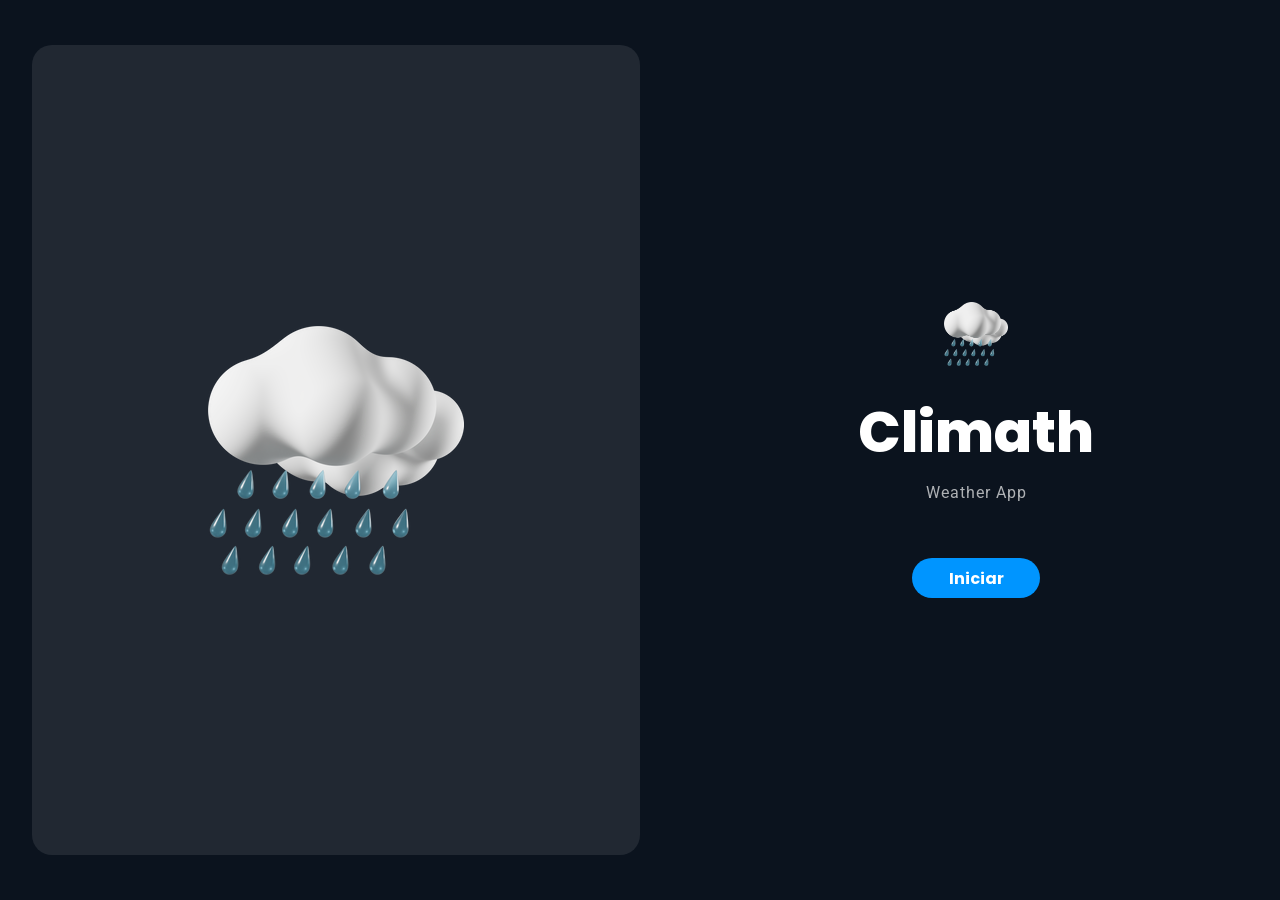
==== index.html @ 0a5884dc "first commit" ====
<!DOCTYPE html>
<html lang="pt-br">
<head>
    <meta charset="UTF-8">
    <meta http-equiv="X-UA-Compatible" content="IE=edge">
    <meta name="viewport" content="width=device-width, initial-scale=1.0">
    <link rel="stylesheet" href="./assets/style.css">
    <link rel="shortcut icon" href="./assets/img/favicon.ico" type="image/x-icon">
    <link rel="stylesheet" href="https://cdnjs.cloudflare.com/ajax/libs/font-awesome/6.3.0/css/all.min.css" integrity="sha512-SzlrxWUlpfuzQ+pcUCosxcglQRNAq/DZjVsC0lE40xsADsfeQoEypE+enwcOiGjk/bSuGGKHEyjSoQ1zVisanQ==" crossorigin="anonymous" referrerpolicy="no-referrer" />
    <title>Climath</title>
</head>
<body onload="start()">

    <main >
        <div class="containerLoad">
            <div class="loader">
                <div class="bar1"></div>
                <div class="bar2"></div>
                <div class="bar3"></div>
                <div class="bar4"></div>
                <div class="bar5"></div>
                <div class="bar6"></div>
                <div class="bar7"></div>
                <div class="bar8"></div>
                <div class="bar9"></div>
                <div class="bar10"></div>
                <div class="bar11"></div>
                <div class="bar12"></div>
            </div>
        </div>
        <div class="init">
            <div class="left-size">
                <img class="big-ilus" src="./assets/img/initial-ilustration.png" alt="ilustration">
            </div>
            <div class="rigth-size">
                <img class="small-ilus" src="./assets/img/initial-ilustration.png" alt="ilustration">
                <h1>Climath</h1>
                <span>Weather App</span>
                <button class="btn-start">Start</button> 
            </div>
            <div class="warningLocationUser">
                <div class="boxWarning">
                    
                    <p>To continue, provide your location...</p>
                    <div class="containerButtons">
                        <button class="confirmLocation">Continue</button>
                        <button class="deniedLocation">View in static mode</button>
                    </div>
                    
                </div>
            </div>
        </div>
        <div class="header">
            <img class="header-ilus" src="./assets/img/initial-ilustration.png" alt="ilustration">
            <div class="option weather">
                <i class="iconHeader fa-solid fa-cloud-sun-rain"></i>
                <span>Weather</span>
            </div>
            <div class="option cities ">
                <i class="iconHeader fa-solid fa-list"></i>
                <span>Cities</span>
            </div>
            <div class="option map ">
                <i class="iconHeader fa-solid fa-map"></i>
                <span>Map</span>
            </div>
            <div class="option settings ">
                <i class="iconHeader fa-solid fa-sliders"></i>
                <span>Settings</span>
            </div>
        </div>
        <div class="weatherComponent">
            <div class="bar">Based on your location</div>
            <div class=" chance-Of-Rain">
                <div class="info-city">
                    <h2 class="cityName">Madrid</h2>
                    <h3 class="climateCity">Sunny</h3>
                </div>
                
                <h2 class="graus">25°</h2>
                <div class="sun">
                    <img src="./assets/img/ilustraçãoSol.png" alt="imagem sol">
                </div>
                
            </div>
            <div class=" today-forecast">
                <h3>Today's forecast</h3>
                <div class="grid-previsao">
                        <div class="box-hours six-am">
                            <span>6:00 AM</span>
                            <img class="icon-pre-rain imgSixAm" src="./assets/img/chuva-leve-2.png" alt="tornado">
                            <span>25°</span>
                        </div>
                        <div class="box-hours nine">
                            <span>9:00 AM</span>
                            <img class="icon-pre-rain imgNineAm" src="./assets/img/ensolarado.png" alt="tornado">
                            <span>35°</span>
                        </div>
                        <div class="box-hours twelve">
                            <span>12:00 AM</span>
                            <img class="icon-pre-rain imgTwelveAm" src="./assets/img/nuvens-esparças.png" alt="tornado">
                            <span>30°</span>
                        </div>
                        <div class="box-hours three">
                            <span>3:00 PM</span>
                            <img class="icon-pre-rain imgThreePm" src="./assets/img/clima-ventoso.png" alt="tornado">
                            <span>30°</span>
                        </div>
                        <div class="box-hours six-pm">
                            <span>6:00 PM</span>
                            <img class="icon-pre-rain imgSixPm" src="./assets/img/chuva-forte-6.png" alt="tornado">
                            <span>27°</span>
                        </div>
                        <div class="box-hours nine-pm">
                            <span>9:00 PM</span>
                            <img class="icon-pre-rain imgNinePm" src="./assets/img/storm.png" alt="tornado">
                            <span>22°</span>
                        </div>
                </div>  
            </div>
            <div class=" air-conditions">
                <h3>Air conditions</h3>
                <i class="fa-solid fa-cloud"></i>
                <div class="container-info-air">
                    <div class="real-feel"> 
                        <span>Wind chill factor/Feels like temperature</span>
                        <span class="sensacao-termica">29°</span>
                    </div>
                    <div class="wind"> 
                        <span>Wind speed</span>
                        <span class="velocidade-vento">0.20km/h</span>
                    </div>
                    <div class="chance-of-rain"> 
                        <span>Air humidity</span>
                        <span class="Umidade">30%</span>
                    </div>
                    <div class="uv-index"> 
                        <span>Visibility</span>
                        <span class="Visibilidade">10000</span>
                        
                    </div>
                </div>
            </div>
            <div class=" weekforecast">
                <h2>Five-day forecast</h2>
                <div class="containerHours">

                    <div class="days day1">
                        <div class="hours active ">

                            <div class="dia">
                                Today
                            </div>

                            <div class="clima">
                                <img src="./assets/img/chuva-leve-2.png" alt="Tempestade">
                                <span>Light rain</span>
                            </div>
                            
                            <div class="data">
                                21:00
                            </div>

                        </div>
                        <div class="hours ">

                            <div class="dia">
                                Today
                            </div>

                            <div class="clima">
                                <img src="./assets/img/ensolarado.png" alt="Tempestade">
                                <span>Storm</span>
                            </div>
                            
                            <div class="data">
                                02/03
                            </div>

                        </div>
                        <div class="hours ">

                            <div class="dia">
                                Today
                            </div>

                            <div class="clima">
                                <img  src="./assets/img/nuvens-esparças.png" alt="Tempestade">
                                <span>Storm</span>
                            </div>
                            
                            <div class="data">
                                03/03
                            </div>

                        </div>
                        <div class="hours ">

                            <div class="dia">
                                Today
                            </div>

                            <div class="clima">
                                <img src="./assets/img/risco de chuva.png" alt="Tempestade">
                                <span>Storm</span>
                            </div>
                            
                            <div class="data">
                                04/03
                            </div>

                        </div>
                        <div class="hours ">

                            <div class="dia">
                                Today
                            </div>

                            <div class="clima">
                                <img src="./assets/img/risco de chuva.png" alt="Tempestade">
                                <span>Storm</span>
                            </div>
                            
                            <div class="data">
                                05/03
                            </div>

                        </div>
                         <div class="hours ">

                            <div class="dia">
                                Today
                            </div>

                            <div class="clima">
                                <img src="./assets/img/risco de chuva.png" alt="Tempestade">
                                <span>Storm</span>
                            </div>
                            
                            <div class="data">
                                06/03
                            </div>

                        </div>
                         <div class="hours ">

                            <div class="dia">
                                Today
                            </div>

                            <div class="clima">
                                <img src="./assets/img/risco de chuva.png" alt="Tempestade">
                                <span>Storm</span>
                            </div>
                            
                            <div class="data">
                                07/03
                            </div>

                        </div>
                         <div class="hours ">

                            <div class="dia">
                                Today
                            </div>

                            <div class="clima">
                                <img src="./assets/img/risco de chuva.png" alt="Tempestade">
                                <span>Storm</span>
                            </div>
                            
                            <div class="data">
                                08/03
                            </div>

                        </div>
                    </div>
                    <div class="days day2">
                        <div class="hours active ">

                            <div class="dia">
                                Today
                            </div>

                            <div class="clima">
                                <img  src="./assets/img/nuvens-esparças.png" alt="Tempestade">
                                <span>Scattered clouds</span>
                            </div>
                            
                            <div class="data">
                               12:00
                            </div>

                        </div>
                        <div class="hours ">

                            <div class="dia">
                                Today
                            </div>

                            <div class="clima">
                                <img src="./assets/img/risco de chuva.png" alt="Tempestade">
                                <span>Storm</span>
                            </div>
                            
                            <div class="data">
                                02/03
                            </div>

                        </div>
                        <div class="hours ">

                            <div class="dia">
                                Today
                            </div>

                            <div class="clima">
                                <img src="./assets/img/risco de chuva.png" alt="Tempestade">
                                <span>Storm</span>
                            </div>
                            
                            <div class="data">
                                03/03
                            </div>

                        </div>
                        <div class="hours ">

                            <div class="dia">
                                Today
                            </div>

                            <div class="clima">
                                <img src="./assets/img/risco de chuva.png" alt="Tempestade">
                                <span>Storm</span>
                            </div>
                            
                            <div class="data">
                                04/03
                            </div>

                        </div>
                        <div class="hours ">

                            <div class="dia">
                                Today
                            </div>

                            <div class="clima">
                                <img src="./assets/img/risco de chuva.png" alt="Tempestade">
                                <span>Storm</span>
                            </div>
                            
                            <div class="data">
                                05/03
                            </div>

                        </div>
                         <div class="hours ">

                            <div class="dia">
                                Today
                            </div>

                            <div class="clima">
                                <img src="./assets/img/risco de chuva.png" alt="Tempestade">
                                <span>Storm</span>
                            </div>
                            
                            <div class="data">
                                06/03
                            </div>

                        </div>
                         <div class="hours ">

                            <div class="dia">
                                Today
                            </div>

                            <div class="clima">
                                <img src="./assets/img/risco de chuva.png" alt="Tempestade">
                                <span>Storm</span>
                            </div>
                            
                            <div class="data">
                                07/03
                            </div>

                        </div>
                         <div class="hours ">

                            <div class="dia">
                                Today
                            </div>

                            <div class="clima">
                                <img src="./assets/img/risco de chuva.png" alt="Tempestade">
                                <span>Storm</span>
                            </div>
                            
                            <div class="data">
                                08/03
                            </div>

                        </div>
                    </div>
                    <div class="days day3">
                        <div class="hours active ">

                            <div class="dia">
                                Today
                            </div>

                            <div class="clima">
                                <img src="./assets/img/clima-ventoso.png" alt="Tempestade">
                                <span>Windy weather</span>
                            </div>
                            
                            <div class="data">
                                13:00
                            </div>

                        </div>
                        <div class="hours ">

                            <div class="dia">
                                Today
                            </div>

                            <div class="clima">
                                <img src="./assets/img/risco de chuva.png" alt="Tempestade">
                                <span>Storm</span>
                            </div>
                            
                            <div class="data">
                                02/03
                            </div>

                        </div>
                        <div class="hours ">

                            <div class="dia">
                                Today
                            </div>

                            <div class="clima">
                                <img src="./assets/img/risco de chuva.png" alt="Tempestade">
                                <span>Storm</span>
                            </div>
                            
                            <div class="data">
                                03/03
                            </div>

                        </div>
                        <div class="hours ">

                            <div class="dia">
                                Today
                            </div>

                            <div class="clima">
                                <img src="./assets/img/risco de chuva.png" alt="Tempestade">
                                <span>Storm</span>
                            </div>
                            
                            <div class="data">
                                04/03
                            </div>

                        </div>
                        <div class="hours ">

                            <div class="dia">
                                Today
                            </div>

                            <div class="clima">
                                <img src="./assets/img/risco de chuva.png" alt="Tempestade">
                                <span>Storm</span>
                            </div>
                            
                            <div class="data">
                                05/03
                            </div>

                        </div>
                         <div class="hours ">

                            <div class="dia">
                                Today
                            </div>

                            <div class="clima">
                                <img src="./assets/img/risco de chuva.png" alt="Tempestade">
                                <span>Storm</span>
                            </div>
                            
                            <div class="data">
                                06/03
                            </div>

                        </div>
                         <div class="hours ">

                            <div class="dia">
                                Today
                            </div>

                            <div class="clima">
                                <img src="./assets/img/risco de chuva.png" alt="Tempestade">
                                <span>Storm</span>
                            </div>
                            
                            <div class="data">
                                07/03
                            </div>

                        </div>
                         <div class="hours ">

                            <div class="dia">
                                Today
                            </div>

                            <div class="clima">
                                <img src="./assets/img/risco de chuva.png" alt="Tempestade">
                                <span>Storm</span>
                            </div>
                            
                            <div class="data">
                                08/03
                            </div>

                        </div>

                    </div>
                    <div class="days day4">
                        <div class="hours active ">

                            <div class="dia">
                                Today
                            </div>

                            <div class="clima">
                                <img src="./assets/img/storm.png" alt="Tempestade">
                                <span>Storm</span>
                            </div>
                            
                            <div class="data">
                                14:00
                            </div>

                        </div>
                        <div class="hours ">

                            <div class="dia">
                                Today
                            </div>

                            <div class="clima">
                                <img src="./assets/img/risco de chuva.png" alt="Tempestade">
                                <span>Storm</span>
                            </div>
                            
                            <div class="data">
                                02/03
                            </div>

                        </div>
                        <div class="hours ">

                            <div class="dia">
                                Today
                            </div>

                            <div class="clima">
                                <img src="./assets/img/risco de chuva.png" alt="Tempestade">
                                <span>Storm</span>
                            </div>
                            
                            <div class="data">
                                03/03
                            </div>

                        </div>
                        <div class="hours ">

                            <div class="dia">
                                Today
                            </div>

                            <div class="clima">
                                <img src="./assets/img/risco de chuva.png" alt="Tempestade">
                                <span>Storm</span>
                            </div>
                            
                            <div class="data">
                                04/03
                            </div>

                        </div>
                        <div class="hours ">

                            <div class="dia">
                                Today
                            </div>

                            <div class="clima">
                                <img src="./assets/img/risco de chuva.png" alt="Tempestade">
                                <span>Storm</span>
                            </div>
                            
                            <div class="data">
                                05/03
                            </div>

                        </div>
                         <div class="hours ">

                            <div class="dia">
                                Today
                            </div>

                            <div class="clima">
                                <img src="./assets/img/risco de chuva.png" alt="Tempestade">
                                <span>Storm</span>
                            </div>
                            
                            <div class="data">
                                06/03
                            </div>

                        </div>
                         <div class="hours ">

                            <div class="dia">
                                Today
                            </div>

                            <div class="clima">
                                <img src="./assets/img/risco de chuva.png" alt="Tempestade">
                                <span>Storm</span>
                            </div>
                            
                            <div class="data">
                                07/03
                            </div>

                        </div>
                         <div class="hours ">

                            <div class="dia">
                                Today
                            </div>

                            <div class="clima">
                                <img src="./assets/img/risco de chuva.png" alt="Tempestade">
                                <span>Storm</span>
                            </div>
                            
                            <div class="data">
                                08/03
                            </div>

                        </div>
                    </div>
                    <div class="days day5">
                        
                        <div class="hours active ">

                            <div class="dia">
                                Today
                            </div>

                            <div class="clima">
                                <img src="./assets/img/chuva-forte-6.png" alt="Tempestade">
                                <span>Heavy rain</span>
                            </div>
                            
                            <div class="data">
                               15:00
                            </div>

                        </div>
                        <div class="hours ">

                            <div class="dia">
                                Today
                            </div>

                            <div class="clima">
                                <img src="./assets/img/risco de chuva.png" alt="Tempestade">
                                <span>Storm</span>
                            </div>
                            
                            <div class="data">
                                02/03
                            </div>

                        </div>
                        <div class="hours ">

                            <div class="dia">
                                Today
                            </div>

                            <div class="clima">
                                <img src="./assets/img/risco de chuva.png" alt="Tempestade">
                                <span>Storm</span>
                            </div>
                            
                            <div class="data">
                                03/03
                            </div>

                        </div>
                        <div class="hours ">

                            <div class="dia">
                                Today
                            </div>

                            <div class="clima">
                                <img src="./assets/img/risco de chuva.png" alt="Tempestade">
                                <span>Storm</span>
                            </div>
                            
                            <div class="data">
                                04/03
                            </div>

                        </div>
                        <div class="hours ">

                            <div class="dia">
                                Today
                            </div>

                            <div class="clima">
                                <img src="./assets/img/risco de chuva.png" alt="Tempestade">
                                <span>Storm</span>
                            </div>
                            
                            <div class="data">
                                05/03
                            </div>

                        </div>
                         <div class="hours ">

                            <div class="dia">
                                Today
                            </div>

                            <div class="clima">
                                <img src="./assets/img/risco de chuva.png" alt="Tempestade">
                                <span>Storm</span>
                            </div>
                            
                            <div class="data">
                                06/03
                            </div>

                        </div>
                         <div class="hours ">

                            <div class="dia">
                                Today
                            </div>

                            <div class="clima">
                                <img src="./assets/img/risco de chuva.png" alt="Tempestade">
                                <span>Storm</span>
                            </div>
                            
                            <div class="data">
                                07/03
                            </div>

                        </div>
                         <div class="hours ">

                            <div class="dia">
                                Today
                            </div>

                            <div class="clima">
                                <img src="./assets/img/risco de chuva.png" alt="Tempestade">
                                <span>Storm</span>
                            </div>
                            
                            <div class="data">
                                08/03
                            </div>

                        </div>

                    </div>
                    


                </div>
                
            </div>
        </div>
        <div class="cityComponent">

            <div class="barToSearchCity">
                <input class="inputCitySearch" type="text" required>
                <span>Search for a city by entering its name</span>
                <button class="btnSearch"></button>
            </div>
            <div class="loadedCities fortaleza">
                <div class="ilustacaoClimaSearch">
                    <img src="./assets/img/chuva-leve-2.png" alt="">
                </div>
                <div class="infoCitySearch">
                    <div class="name">Fortress</div>
                    <div class="horario">21:00</div>
                </div>
                <div class="forecastCitySearch"></div>
                <div class="temperatura">
                    <span>20°</span>
                </div>
            </div>
            <div class="loadedCities brasilia">
                <div class="ilustacaoClimaSearch">
                    <img src="./assets/img/chuva-leve-2.png" alt="">
                </div>
                <div class="infoCitySearch">
                    <div class="name">Brasilia</div>
                    <div class="horario">12:00</div>
                </div>
                <div class="forecastCitySearch"></div>
                <div class="temperatura">
                    <span>21°</span>
                </div>
            </div>
            <div class="loadedCities saoPaulo">
                <div class="ilustacaoClimaSearch">
                    <img src="./assets/img/chuva-leve-2.png" alt="">
                </div>
                <div class="infoCitySearch">
                    <div class="name">São Paulo</div>
                    <div class="horario">18:00</div>
                </div>
                <div class="forecastCitySearch"></div>
                <div class="temperatura">
                    <span>22°</span>
                </div>
            </div>
            <div class="loadedCities rioDeJaneiro">
                <div class="ilustacaoClimaSearch">
                    <img src="./assets/img/chuva-leve-2.png" alt="">
                </div>
                <div class="infoCitySearch">
                    <div class="name">Rio de janeiro</div>
                    <div class="horario">08:00</div>
                </div>
                <div class="forecastCitySearch"></div>
                <div class="temperatura">
                    <span>23°</span>
                </div>
            </div>

        </div>
        <div class="mapComponent">
            <div class="warningWait">In developmento</div>
        </div>
        <div class="settingsComponent">
            <div class="warningWait">In development</div>
        </div>

    </main>

    <script src="./assets/index.js"></script>
    <script src="https://unpkg.com/aos@2.3.1/dist/aos.js"></script>
</body>
</html>
---- assets/style.css ----
@import url('https://fonts.googleapis.com/css2?family=Poppins:ital,wght@0,100;0,200;0,300;0,400;0,500;0,600;0,700;0,800;0,900;1,100;1,200;1,300;1,400;1,500;1,600;1,700;1,800;1,900&family=Roboto:ital,wght@0,100;0,300;0,400;0,500;0,700;0,900;1,100;1,300;1,400;1,500;1,700;1,900&display=swap');
:root
{

    /* --------- Z-index --------- */
    --z_load:3;
    --z_header:2;
    --z_component:1;

    /* --------- Colors --------- */
    --backgroun-dark:#0b131e;
    --backgroun-shadow:#050e17;
    --background-light:#ffffff17;
    --blue:#0095ff;
    --font-color:rgba(255, 255, 255,0.8);
    --font-opacity:rgba(255, 255, 255, 0.58);
    --font-vivid:rgb(255, 255, 255);

    /* --------- Fonts --------- */
    --font-poppins: 'Poppins', sans-serif;
    --font-roboto: 'Roboto', sans-serif;


}




/* ---------------------- BASE ----------------------   */
*{
    box-sizing: border-box;
    margin: 0;
    padding: 0;
    font-family: 'Roboto', sans-serif;
    color: white;
}
html
{
    scroll-behavior: smooth;
}
body
{
    width: 100vw;
    height: 100vh;
    display: flex;
    justify-content: center;
    overflow-x: hidden;
    background:var(--backgroun-dark) ;
    scroll-behavior: smooth;
}
body::-webkit-scrollbar 
{
    width: 5px;
}
body::-webkit-scrollbar-track 
{
    background-color: var( --background-light);
}
body::-webkit-scrollbar-thumb 
{
    background-color: var( --backgroun-dark);
    border-radius: 5px;
}

.warningWait
{

    width: 85%;
    height: 10rem;
    position: absolute;
    background: var(--background-light);
    top: 50%;
    left: 50%;
    transform: translateX(-50%) skewY(20deg);
    color: black;
    font-size: 3em;
    display: flex;
    align-items: center;
    justify-content: center;
    

}
/* ---------------------- cod ----------------------   */
main
{
    width: 100%;
    height: 100vh;
    max-height: 100vh;
    display: flex;
    align-items: center;
    justify-content: center;
    position: relative;
    padding: 2rem;
    overflow: hidden;
}

/* ---------------------- Loader ----------------------   */
.containerLoad
{
    position: absolute;
    width: 100vw;
    height: 100vh;
    display: flex;
    align-items: center;
    justify-content: center;
    transition: .3s;
    background: var(--backgroun-dark);
}
.loader {
    position: absolute;
    width: 54px;
    height: 54px;
    margin: 0 40%;
    border-radius: 10px;
}
.loader div {
    width: 8%;
    height: 24%;
    background: rgb(128, 128, 128);
    position: absolute;
    left: 50%;
    top: 30%;
    opacity: 0;
    border-radius: 50px;
    box-shadow: 0 0 3px rgba(0,0,0,0.2);
    animation: fade458 1s linear infinite;
} 
@keyframes fade458 {
    from {
      opacity: 1;
    }
  
    to {
      opacity: 0.25;
    }
}
  
.loader .bar1 {
    transform: rotate(0deg) translate(0, -130%);
    animation-delay: 0s;
} 
.loader .bar2 {
    transform: rotate(30deg) translate(0, -130%);
    animation-delay: -1.1s;
} 
.loader .bar3 {
    transform: rotate(60deg) translate(0, -130%);
    animation-delay: -1s;
} 
.loader .bar4 {
    transform: rotate(90deg) translate(0, -130%);
    animation-delay: -0.9s;
}
.loader .bar5 {
    transform: rotate(120deg) translate(0, -130%);
    animation-delay: -0.8s;
}
.loader .bar6 {
    transform: rotate(150deg) translate(0, -130%);
    animation-delay: -0.7s;
}
.loader .bar7 {
    transform: rotate(180deg) translate(0, -130%);
    animation-delay: -0.6s;
}
.loader .bar8 {
    transform: rotate(210deg) translate(0, -130%);
    animation-delay: -0.5s;
}
.loader .bar9 {
    transform: rotate(240deg) translate(0, -130%);
    animation-delay: -0.4s;
} 
.loader .bar10 {
    transform: rotate(270deg) translate(0, -130%);
    animation-delay: -0.3s;
}
.loader .bar11 {
    transform: rotate(300deg) translate(0, -130%);
    animation-delay: -0.2s;
}
.loader .bar12 {
    transform: rotate(330deg) translate(0, -130%);
    animation-delay: -0.1s;
}
  
/* ---------------------- Header ----------------------   */

.header
{
    position: absolute;
    top: 50%;
    opacity: 1;
    left: 0;
    margin:0 1rem;
    transform: translateY(-50%);
    background: var(--background-light);
    border-radius: 20px;
    width: 5rem;
    height: 90%;
    display: none;
    align-items: center;
    flex-direction: column;
    padding: 2rem 0;
    gap: 3rem;
    animation: slide-right .5s alternate;
    z-index: var(--z_header);
    transition: all 1s ease-in-out;
}
.header-ilus
{
    width: 2rem;
}
.option
{
   cursor: pointer;
   width: 100%;
   transition: all .1s ease-in-out;
}
.option:hover
{
    color: #fff;
    opacity: .8;
}
.option.active
{
    color: white;
    opacity: 1;
    transform: scale(1.08);
}
.weather,.cities,.map,.settings
{
    display: flex;
    align-items: center;
    justify-content: center;
    flex-direction: column;
    gap: .3rem;
    opacity: .5;
}
.iconHeader
{
    color: white;
    font-size: 1em;
}
.option span
{
    color: white;
    font-size: .8em;
}

/* ---------------------- first-component ----------------------   */
.init
{
    display: none;
    align-items: center;
    justify-content: center;
    width: 100vw;
    height: 100vh;
    position: absolute;
    z-index: var(--z_component);

}
.left-size
{
    width: 50%;
    height: 90%;
    background: var(--background-light);
    display: flex;
    align-items: center;
    justify-content: center;
    border-radius: 20px;
    margin: 2rem;
}

.rigth-size
{
    width: 50%;
    height: 100%;
    display: flex;
    align-items: center;
    justify-content: center;
    flex-direction: column;
    gap: .5rem;
}
.small-ilus
{
    width: 4rem;
    height: 4rem;
    margin-bottom: 1rem;

}
.rigth-size h1
{
    color: white;
    font-size: 3.5em;
    font-weight: 800;
    font-family: var(--font-poppins);
}
.rigth-size span
{
    color: rgba(255, 255, 255, 0.672);
    font-size: 1em;
    letter-spacing: 1px;
}
.btn-start
{
    width: 8rem;
    height: 2.5rem;
    border-radius: 20px;
    background: var(--blue);
    border: none;
    outline: none;
    margin-top:3rem ;
    cursor: pointer;
    font-size: 1em;
    font-family: var(--font-poppins);
    font-weight: 700;
}
.btn-start:hover
{
    transform: scale(1.05);
}

.warningLocationUser
{
    position: absolute;
    z-index: var(--z_load);
    width: 100vw;
    height: 200%;
    display: none;
    align-items: center;
    justify-content: center;
    background: #ffffff2c;
    backdrop-filter: blur(10px);
    overflow: hidden;
}
.boxWarning
{
    width: auto;
    padding: 2rem 3rem;
    background: rgb(42, 42, 42);
    border-radius: 10px;
    display: flex;
    align-items: center;
    justify-content: center;
    flex-direction: column;
    gap: 2rem;

}
.containerButtons {

    display: flex;
    align-items:center ;
    justify-content: space-around;
    width: 100%;

}
.confirmLocation, .deniedLocation {
    color: black;
    font-size: 1em;
    font-weight: 500;
    padding: 1rem 2rem;
    background: var(--blue);
    border: none;
    outline: none;
    border-radius: 20px;
    opacity: 0.7;
    cursor: pointer;
}
.confirmLocation:hover, .deniedLocation:hover{
    transform: scale(.98);
    opacity: 1;
}
.deniedLocation {
    opacity: 0;
    display: none;
    transition: all .5s;
}
/* ---------------------- secund-component ----------------------   */
.weatherComponent
{
    width: 100%;
    height: 90%;
    position: absolute;
    display: none;
    opacity: 1;
    grid-template-columns: 2fr 1fr;
    grid-template-rows: 1fr 2fr 2fr 3fr;
    margin: 1rem ;
    padding: 0rem 1rem 0rem 7rem;
    gap: 1rem;
    z-index: var(--z_component);
}
.weatherComponent.active{
    display: grid;
}
.bar
{
    width: 100%;
    height: 100%;
    grid-column:1 ;
    grid-row: 1;
    border-radius: 10px;
    background: var(--background-light);
    display: flex;
    align-items: center;
    padding:1rem 2rem;
    animation: slide-bottom .5s alternate;
    color: var(--font-opacity);
}
.bar:hover
{
    cursor: pointer;
    scale: .99;
}

.chance-Of-Rain
{
    grid-column:1 ;
    grid-row: 2;
    display: grid;
    grid-template-columns: repeat(2, 1fr);
    grid-template-rows: 1fr 1fr;
    animation: slide-up .5s alternate;
   
}
.info-city
{
    grid-column: 1/span 2;
    grid-row: 1;
    display: flex;
    justify-content: center;
    flex-direction: column;
    padding: 0 2rem;
}
.info-city h2
{
    font-size: 2em ;
}
.info-city h3
{
    font-size: .8em ;
    color: var(--font-opacity);
    font-weight: 300;
}
.graus
{
    grid-column: 1/span 2;
    grid-row: 2;
    display: flex;
    align-items: center;
    padding: 0 2rem;
    font-size: 4em;
}
.sun
{
    grid-column: 3;
    grid-row: 1/span 2;
    width: 100%;
    display: flex;
    align-items: center;
    justify-content: center;
    padding: 2rem;
}
.sun img
{
    width: 30rem;
    animation: scale 4s infinite  alternate ;
}

.today-forecast
{
    background: var(--background-light);
    grid-column:1 ;
    grid-row: 3;
    border-radius: 10px;
    padding: 1rem;
    display: flex;
    align-items: center;
    justify-content: center;
    flex-direction: column;
    position: relative;
    animation: slide-up .5s alternate;
}
.today-forecast:hover
{
    cursor: pointer;
    scale: .99;
}
.today-forecast h3
{
    font-size: .8em;
    color: var(--font-color);
    font-weight: 300;
    position: absolute;
    top: .5rem;
    left: 2rem;
    width: 100%;
}
.today-forecast .grid-previsao
{
    display: grid;
    grid-template-columns: repeat(6, 1fr);
    grid-template-rows: 1fr;
    height: 70%;
    width: 100%;
    justify-content: space-around;

}
.grid-previsao .box-hours
{
    height: 100%;
    display: flex;
    flex-direction: column;
    justify-content: center;
    align-items: center;
    gap: .5rem;
    border-right: 1px solid #ffffff16;
}
.box-hours span
{
    color: var(--font-color);
    font-weight: 300;
}
.box-hours span:last-child
{
    font-size: 1em;
    font-weight: 800;
    color: white;
}
.box-hours img
{
    width: 27%;
}
.grid-previsao .box-hours:last-child
{
    border: none;
}

.air-conditions
{
    background: var(--background-light);
    grid-column:1 ;
    grid-row: 4;
    border-radius: 10px;
    display: grid;
    grid-template-columns: 1fr 1fr;
    grid-template-rows: 1fr 5fr;
    animation:slide-up .5s alternate;
}
.air-conditions:hover
{
    cursor: pointer;
    scale: .99;
}
.air-conditions h3
{
    font-size: .8em;
    display: flex;
    align-items: center;
    padding-left: 2rem;
    grid-column: 1;
    grid-row: 1;
    color: var(--font-color);
    font-weight: 300;
}
.air-conditions .fa-cloud
{
    display: flex;
    align-items: center;
    justify-content: center;
    padding-right: 1rem;
    grid-column: 2;
    grid-row: 1;
    width: 6rem;
    height: 2rem;
}
.container-info-air
{
    grid-column: 1/span 2;
    grid-row: 2;
    display: grid;
    grid-template-columns: 1fr 1fr ;
    grid-template-rows:1fr 1fr ;
}
.real-feel,.wind,.chance-of-rain,.uv-index
{
    display: flex;
    justify-content: center;
    flex-direction: column;
    padding: 1rem;
    gap:.5rem;
}
.real-feel span:nth-child(1),
.wind span:nth-child(1),
.chance-of-rain span:nth-child(1),
.uv-index span:nth-child(1)
{
    font-size: .8em;
    color: var(--font-color);
    font-weight: 300;
}
.real-feel  span:nth-child(1)::before
{
    padding-right: .5rem;
    content: "\f2c9";
    font-family: fontAwesome;
}
.wind span:nth-child(1)::before
{
    padding-right: .5rem;
    content: "\f72e";
    font-family: fontAwesome;
}
.chance-of-rain span:nth-child(1)::before
{
    padding-right: .5rem;
    content: "\f043";
    font-family: fontAwesome;
}
.uv-index span:nth-child(1)::before
{
    padding-right: .5rem;
    content: "\f185";
    font-family: fontAwesome;
}
.real-feel span:nth-child(2),
.wind span:nth-child(2),
.chance-of-rain span:nth-child(2),
.uv-index span:nth-child(2)
{

    font-size: 1.5em;
    font-weight: 800;
    opacity: .7;
    padding-left: 2rem;
}

.weekforecast
{
    background: var(--background-light);
    grid-column:2 ;
    grid-row: 1 /span 4;
    border-radius: 10px;
    display: grid;
    grid-template-rows: 100% ;
    grid-template-columns:100%;
    animation: slide-left  .5s alternate;
    
}
.weekforecast:hover
{
    cursor: pointer;
    scale: .99;
}
.weekforecast h2
{
    position: absolute;
    width: 100%;
    font-size: .8em;
    padding: 1rem 2rem;
    color: var(--font-color);
    font-weight: 300;
}
.containerHours {

    padding-top:  2rem ;
    display: flex;
    align-items: center;
    justify-content: center;
    flex-direction: column;
    overflow: hidden;
    width: 100%;
}
.days {
    width: 100%;
    height: 10rem;
    display: flex;
    position: relative;
    
}
.hours 
{ 
    display: flex;
    align-items: center;
    justify-content: center;
    top: 0;
    left: 100%;
    width: 100%;
    height:100%;
    position: absolute;
    /* animation: card-animation 9s infinite; */

}
.hours:hover
{
    transform: scale(.99);
}
.hours.active
{
    left: 0;
    opacity: 1;
}

.weekforecast .dia
{
    display: flex;
    align-items: center;
    justify-content: center;
    height: 100%;
    width: calc(100% / 3) ;
    color: var(--font-opacity);
}
.weekforecast .clima  
{
    display: flex;
    align-items: center;
    justify-content: center;
    height: 100%;
    width: calc(100% / 3) ;
    overflow: hidden;
}
.weekforecast .clima img
{
    width: 40%;
}
.weekforecast .clima span
{
    padding: 0 0 0 .5rem;
    font-size: .8em;
}
.weekforecast .data
{
    display: flex;
    align-items: center;
    justify-content: center;
    height: 100%;
    width: calc(100% / 3) ;
    overflow: hidden;
}
/* ---------------------- third-component ----------------------   */
.cityComponent {
    width: 100%;
    height: 90%;
    position: absolute;
    display: none;
    grid-template-columns: 100%;
    grid-template-rows: 1fr 3fr 3fr 3fr 3fr;
    right: 0;
    margin: 1rem ;
    padding-left: 10rem;
    gap: 1rem;
    z-index: var(--z_component);
}
.cityComponent.active {
    display: grid;
}
.barToSearchCity {
    background: var(--background-light);
    border-radius: 10px;
    animation: slide-bottom .5s alternate;
    position: relative;
    overflow: hidden;
    padding: 0 1rem;
    margin-bottom: 1rem;
    min-height: 3rem;
}
.barToSearchCity .inputCitySearch {
    background: transparent;
    border: none;
    outline: none;
    position: absolute;
    width: 100%;
    height: 100%;
    z-index: var(--z_component);
    font-size: 1rem;
    
}
.inputCitySearch:is(:valid, :focus) ~ span
{

    opacity: 0;
}
.barToSearchCity.active
{
    animation: shake .5s reverse ;
}
.barToSearchCity span {
    position: absolute;
    top: 50%;
    transform: translateY(-50%);
    color: var(--font-opacity);
    z-index: 0;
}
.barToSearchCity .btnSearch {
    position: absolute;
    width: 5rem;
    height: 70%;
    top: 50%;
    right: 1rem;
    transform: translateY(-50%);
    background: var(--background-light);
    border: none;
    outline: none;
    cursor: pointer;
    z-index: var(--z_component);
    transition: all .5s;
    border-radius: 10px;
}
.btnSearch:hover {
    height: 75%;
    border-radius: 20px;
}
.btnSearch::after {
    content: '\f1d8';
    font-family: fontAwesome;
    font-size:1.5rem;
    color: #007196;

}


.loadedCities {

    background: var(--background-light);
    border-radius: 10px;
    display: grid;
    grid-template-columns: .6fr 1fr 3fr 1fr;
    grid-template-rows: 100%;
    animation: slide-up .5s alternate;
}
.loadedCities .ilustacaoClimaSearch {
    display: flex;
    align-items: center;
    justify-content: center;
}
.loadedCities .ilustacaoClimaSearch img {

    width:40%;
}

.loadedCities .infoCitySearch {
    display: flex;
    align-items: flex-start;
    justify-content: center;
    flex-direction: column;
}
.infoCitySearch .name {

    font-size: 2rem;
    font-weight: 600;
    padding: 1rem 0;
}
.infoCitySearch .horario {
    color: var(--font-opacity);
}

.temperatura {
    position: relative;
    display: flex;
    align-items: center;
    justify-content: center;
}
.temperatura span{

    font-size: 3rem;
    
}
/* ---------------------- fourth-component ----------------------   */
.mapComponent {
    width: 100%;
    height: 90%;
    position: absolute;
    display: none;
    padding: 0rem 1rem 0rem 7rem;
    grid-template-columns: 100%;
    grid-template-rows: 100%;

}
.mapComponent.active {
    display: grid;

}


/* ---------------------- fifth-component ----------------------   */
.settingsComponent {
    width: 100%;
    height: 90%;
    position: absolute;
    display: none;
    padding: 0rem 1rem 0rem 7rem;
    grid-template-columns: 100%;
    grid-template-rows: 100%;
}
.settingsComponent.active {
    display: grid;

}

@keyframes slide-right {
    0% {
      left: -20px;
      opacity: 0;
    }
    100% {
        left: 0px;
        opacity: 1;
    }
}
@keyframes slide-bottom {
    0% {
        transform: translateY(-20px);
        opacity: 0;
    }
    100% {
        transform: translateY(0px);
        opacity: 1;
    }
}
@keyframes slide-up {
    0% {
        transform: translateY(20px);
        opacity: 0;
    }
    100% {
        transform: translateY(0px);
        opacity: 1;
    }
}
@keyframes slide-left {
    0% {
        transform: translateX(20px);
        opacity: 0;
    }
    100% {
        transform: translateX(0px);
        opacity: 1;
    }
}
@keyframes scale{
    0% {
        scale: 1;
    }
    100% {
        scale: 1.10;
    }
}
@keyframes card-animation {
    0% {opacity: 0;}

    10% {opacity: 1;}

    50% {opacity: 1;}

    90% {opacity: 1;}

    100% {opacity: 0;}

}
@keyframes shake {
    0% {transform:translateX(0px);}

    20% {transform:translateX(10px);}

    40% {transform:translateX(-10px);}

    60% {transform:translateX(10px);}

    80% {transform:translateX(-10px);}

    100% {transform:translateX(0px);}

}


@media(max-width:768px){
    /* tablets */

/* ---------------------- BASE ----------------------   */

    body
    {

        height: 100vh;
    }
    main
    {
        width: 100vw;
        max-height:100vh;
        padding: 1rem;
        align-items: flex-start;
    

    }
    main.citiesHeight
    {
        height: 100%;
        max-height:100%;
    }
    body.citiesHeight
    {
        height: 200vh;
    }
    
/* ---------------------- Header ----------------------   */

    .header
    {
        z-index: var(--z_header);
        width: 100%;
        height: 4rem;
        padding: 0;
        justify-content: center;
        flex-direction: row;
        gap: 4rem;
        margin: 0;
        position: fixed;
        transform: translateY(0);
        top: calc(100% - 4rem);
        backdrop-filter: blur(10px);
        border-radius: 0px;
    }
    .header-ilus
    {

        display: none;
    }
    .weather,.cities,.map,.settings
    {
        flex-direction: row;
    }
  
/* ------------ first-component ------------ */
    .left-size
    {
        display: none;
    }
    .rigth-size
    {
        width: 100%;
    }
    .small-ilus
    {
        width: 12rem;
        height: 12rem;
        margin-bottom: 4rem;
    }

/* ------------ secund-component ------------ */
    .weatherComponent
    {
        width: 100%;
        height: calc(100% - 5rem);
        position: relative;
        grid-template-columns: 100%;
        grid-template-rows: .5fr 2.5fr 2fr 3fr 2.5fr ;
        margin: 1rem 1rem 4rem 1rem;
        gap: 1.5rem;
        padding: 0;
      
    }

    .bar
    {
        width: 100%;
        height: 3rem;
        grid-column:1 ;
        grid-row: 1;
        border-radius: 10px;
        background: var(--background-light);
        display: flex;
        align-items: center;
        padding:.5rem 2rem;
    }

    .chance-Of-Rain
    {
        grid-column:1 ;
        grid-row: 2;
        display: grid;
        grid-template-columns: 1fr 1fr;
        grid-template-rows: 1fr 1fr;
    
    }
    .chance-Of-Rain .info-city {

        grid-column:1 ;
        grid-row: 1;

    }
    .info-city h2
    {
        font-size: 2em ;
    }
    .info-city h3
    {
        font-size: .9em ;
    }
    .chance-Of-Rain .graus {

        grid-column:1 ;
        grid-row: 2;
        padding: 0 2rem;
        font-size: 3em;
    }
    .sun
    {
        grid-column: 2;
        grid-row: 1 /span 2;
        width: 100%;
        display: flex;
        align-items: center;
        justify-content: center;
    }
    .sun img
    {
        width: 30rem;
        padding: 0;
        margin: 0;
    }

    .today-forecast
    {
        background: var(--background-light);
        grid-column:1 ;
        grid-row: 3;
        border-radius: 10px;
        padding: 1.5rem;
        display: flex;
        align-items: center;
        justify-content: center;
        flex-direction: column;
        position: relative;
    }
    .today-forecast h3
    {
        font-size: .8em;
        font-weight: 500;
        top: 1rem;
    }
    .grid-previsao
    {
        height: 80%;
    }
    .box-hours span
    {
        font-size: .8em;
    }
    .box-hours img
    {
        width: 40%;
    }

    .weekforecast
    {
        grid-column:1 ;
        grid-row: 4;
    }
    .weekforecast .dia
    {
        justify-content: flex-start;
        padding: 1rem;
    }
    .weekforecast .clima img
    {
        width:auto;
        height: 50%;
    }
    .weekforecast .clima span
    {
        padding: 0 0 0 .5rem;
        font-size: .8em;
        width:50%;
    }
    .today,.tuesday,.wed,.thu,
    .fri,.sat,.sunday
    {
        height: 5rem;
    }

    .air-conditions
    {
        grid-row: 5;
    }
    .air-conditions .fa-cloud
    {
        opacity: 0;
    }
    .air-conditions h3
    {
        font-size: .8em;
        font-weight: 800;
        padding: 1rem 0 0 2rem;
    }
    .real-feel,.wind,
    .chance-of-rain,.uv-index
    {
        padding: 0 0 0 2rem;
    }
/* ------------ third-component ------------ */
    .cityComponent
    {
        height: calc(100% - 5rem);
        margin: 0;
        padding: 1rem;
        gap: .5rem;
        
    }
    .loadedCities
    {
        grid-template-columns: .8fr 3fr 1fr  1fr;
    
    }
    
    
}  
@media(max-width:576px){
    /* phones */

/* ------------ first-component ------------ */

    .small-ilus
    {
        width: 10rem;
        height: 10rem;
        margin-bottom: 4rem;
    }
    .rigth-size h1
    {
        font-size: 4em;
    }   
    .btn-start
    {
        width: 3rem;
        height: 3rem;
        border-radius: 50%;
    }
    .btn-start::before
    {
        content: "\f061";
        font-family: fontAwesome;
        color: white;
    }
/* ------------ secund-component ------------ */

    .weatherComponent
    {
        margin: 0;
    }
    .weekforecast .clima img
    {
        width:auto;
        height: 40%;
    }
/* ------------ third-component ------------ */
    .cityComponent {
        grid-template-rows: 3rem 7rem  7rem  7rem  7rem;
        margin: 0;
        padding: 1rem;
    }
    .loadedCities {
        grid-template-columns: .6fr 1fr  1fr;
    }
    .forecastCitySearch {
        display: none;
    }

}
@media(max-width:430px){
/* ------------ secund-component ------------ */
    .chance-Of-Rain
    {
        grid-template-columns: 80px 250px;
    }
    .weekforecast .clima img
    {
        width:auto;
        height: 30%;
    }
/* ------------ third-component ------------ */
    .barToSearchCity span  {
        font-size: .8rem;
    }
    .infoCitySearch .name {

        font-size: 1.5rem;
    }
    .infoCitySearch .horario {
        font-size: .8rem;
        color: var(--font-opacity);
    }
    .temperatura span {
        font-size: 2.5rem;
    }
}
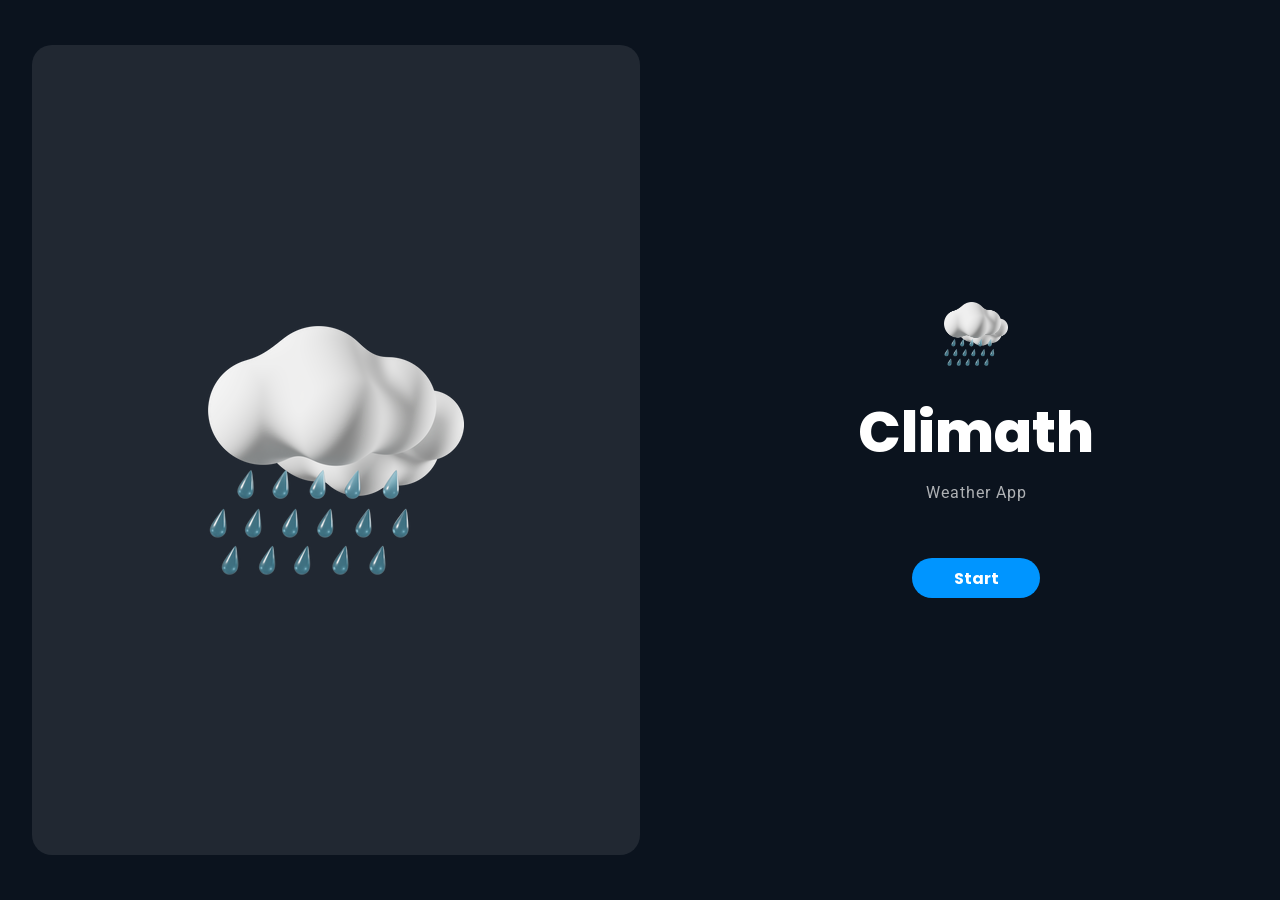
==== commit c33241bd: "add profil user" ====
--- a/index.html
+++ b/index.html
@@ -1,5 +1,5 @@
 <!DOCTYPE html>
-<html lang="pt-br">
+<html lang="en">
 <head>
     <meta charset="UTF-8">
     <meta http-equiv="X-UA-Compatible" content="IE=edge">
@@ -64,9 +64,9 @@
                 <i class="iconHeader fa-solid fa-map"></i>
                 <span>Map</span>
             </div>
-            <div class="option settings ">
-                <i class="iconHeader fa-solid fa-sliders"></i>
-                <span>Settings</span>
+            <div class="option profil ">
+                <i class="iconHeader fa-solid fa-user"></i>
+                <span>Ptofil</span>
             </div>
         </div>
         <div class="weatherComponent">
@@ -867,9 +867,9 @@
 
         </div>
         <div class="mapComponent">
-            <div class="warningWait">In developmento</div>
+            <div class="warningWait">In development</div>
         </div>
-        <div class="settingsComponent">
+        <div class="profilComponent">
             <div class="warningWait">In development</div>
         </div>
 
--- a/assets/style.css
+++ b/assets/style.css
@@ -229,7 +229,7 @@
     opacity: 1;
     transform: scale(1.08);
 }
-.weather,.cities,.map,.settings
+.weather,.cities,.map,.profil
 {
     display: flex;
     align-items: center;
@@ -885,7 +885,7 @@
 
 
 /* ---------------------- fifth-component ----------------------   */
-.settingsComponent {
+.profilComponent {
     width: 100%;
     height: 90%;
     position: absolute;
@@ -894,7 +894,7 @@
     grid-template-columns: 100%;
     grid-template-rows: 100%;
 }
-.settingsComponent.active {
+.profilComponent.active {
     display: grid;
 
 }
@@ -1027,7 +1027,7 @@
 
         display: none;
     }
-    .weather,.cities,.map,.settings
+    .weather,.cities,.map,.profil
     {
         flex-direction: row;
     }
